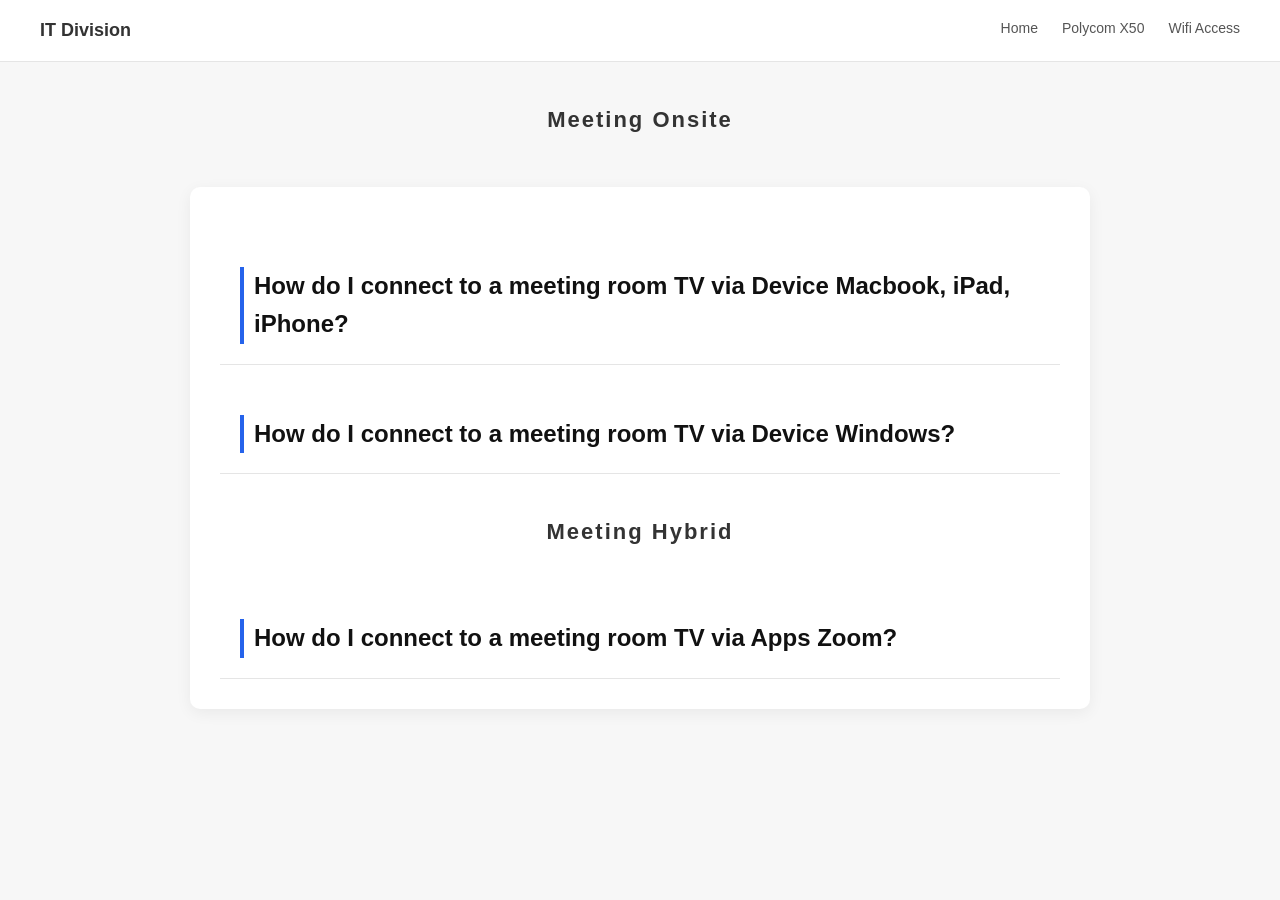
==== index.html @ 5d627ccd "Add files via upload" ====
<!DOCTYPE html>
<html lang="en">
<head>
<meta charset="UTF-8">
<meta name="viewport" content="width=device-width, initial-scale=1.0">
<title>TV Screens</title>

<link href="https://fonts.googleapis.com/css2?family=Inter:wght@400;600;700&display=swap" rel="stylesheet">

<link rel="stylesheet" href="style.css">

</head>

<body>

<!-- NAVBAR -->
<div class="navbar">
  <div class="logo">IT Division
  </div>
  <div class="menu">
     <a href="index.html">Home</a>
    <a href="polycom.html">Polycom X50</a>
    <a href="access_wifi.html">Wifi Access</a>
    
      </div>
</div>

<!-- HEADER -->
<div class="header">
  <h1>Meeting Onsite</h1>
</div>

<!-- CONTENT -->
<div class="container">

 <div class="article">
  <h2>
    <a href="panduan_Apple.html">
      How do I connect to a meeting room TV via Device Macbook, iPad, iPhone?
    </a>
  </h2>
</div>

 <div class="article">
  <h2>
    <a href="panduan_windows.html">
      How do I connect to a meeting room TV via Device Windows?
    </a>
  </h2>
</div>
<div class="header">
  <h1>Meeting Hybrid</h1>
</div>
  <div class="article">
  <h2>
    <a href="polycom.html">
      How do I connect to a meeting room TV via Apps Zoom?
    </a>
  </h2>
</div>

  

</div>

</body>
</html>
---- style.css ----
/* GLOBAL CSS - MODERN SIMPLE PROFESSIONAL */

:root {
  --primary: #2563eb;
  --text: #333;
  --subtext: #555;
  --border: #e5e5e5;
  --bg: #f7f7f7;
  --white: #ffffff;
}

.header {
  text-align: center;
  padding: 40px 20px 20px;
}

.header h1 {
  font-size: 22px;
  letter-spacing: 2px;
  text-align: center; /* pastikan ini ada */
}
/* RESET */
* {
  margin: 0;
  padding: 0;
  box-sizing: border-box;
  font-family: Arial, sans-serif;
}

body {
  background: var(--bg);
  color: var(--text);
  line-height: 1.6;
}
.article h2 a {
  color: #111;          /* ubah jadi hitam */
  text-decoration: none; /* hilangkan garis bawah */
}
.article {
  padding: 20px;
  border-bottom: 1px solid #e5e5e5;
  transition: 0.2s;
}

.article:hover {
  background: #f1f1f1;
  cursor: pointer;
}
.article h2 a:hover {
  color: #555; /* efek hover biar modern */
}
/* NAVBAR */
.navbar {
  display: flex;
  justify-content: space-between;
  align-items: center;
  padding: 16px 40px;
  background: var(--white);
  border-bottom: 1px solid var(--border);
}

.logo {
  font-size: 18px;
  font-weight: bold;
}

.menu {
  display: flex;
  gap: 24px;
}

.menu a {
  text-decoration: none;
  color: var(--subtext);
  font-size: 14px;
  padding-bottom: 4px;
  transition: 0.2s;
}

.menu a:hover {
  color: var(--primary);
}

.menu a.active {
  color: var(--primary);
  border-bottom: 2px solid var(--primary);
  font-weight: 600;
}

/* CONTAINER */
.container {
  max-width: 900px;
  margin: 30px auto;
  background: var(--white);
  padding: 30px;
  border-radius: 10px;
  box-shadow: 0 4px 16px rgba(0,0,0,0.06);
}

/* TEXT */
h1 {
  margin-top: 0;
}

h2 {
  margin-top: 30px;
  border-left: 4px solid var(--primary);
  padding-left: 10px;
}

p {
  margin-bottom: 16px;
}

/* LIST */
ul {
  padding-left: 20px;
}

li {
  margin-bottom: 10px;
}

/* STEP BOX */
.step {
  background: #f9fafb;
  padding: 16px;
  border-radius: 8px;
  margin-bottom: 15px;
  border: 1px solid var(--border);
}

/* IMAGE */
img {
  max-width: 100%;
  border-radius: 8px;
  margin-top: 10px;
}

/* FOOTER */
footer {
  text-align: center;
  padding: 20px;
  font-size: 14px;
  color: #888;
}

/* MOBILE */
@media (max-width: 768px) {
  .navbar {
    flex-direction: column;
    align-items: flex-start;
    gap: 10px;
  }
/* IMAGE GLOBAL */
.content img {
  width: 100%;
  max-width: 600px;   /* biar tidak terlalu besar */
  height: auto;
  display: block;
  margin: 16px 0;
  border-radius: 12px;
}

/* KHUSUS MOBILE DEVICE (iPhone/iPad image) */
.content img.small {
  max-width: 300px;
  margin: 16px auto; /* center */
}
.wrapper {
  display: flex;
  gap: 40px;
  max-width: 1100px;
  margin: auto;
  padding: 20px;
}

.content {
  flex: 3;
}

.sidebar {
  flex: 1;
}

/* MOBILE */
@media (max-width: 768px) {
  .wrapper {
    flex-direction: column;
  }
}
  .menu {
    flex-wrap: wrap;
    gap: 16px;
  }
.wrapper {
  display: flex;
  gap: 40px;
  max-width: 1100px;
  margin: auto;
  padding: 20px;
}

.content {
  flex: 3;
}

.sidebar {
  flex: 1;
}

/* MOBILE */
@media (max-width: 768px) {
  .wrapper {
    flex-direction: column;
  }
}
  .container {
    margin: 20px;
    padding: 20px;
  }
}
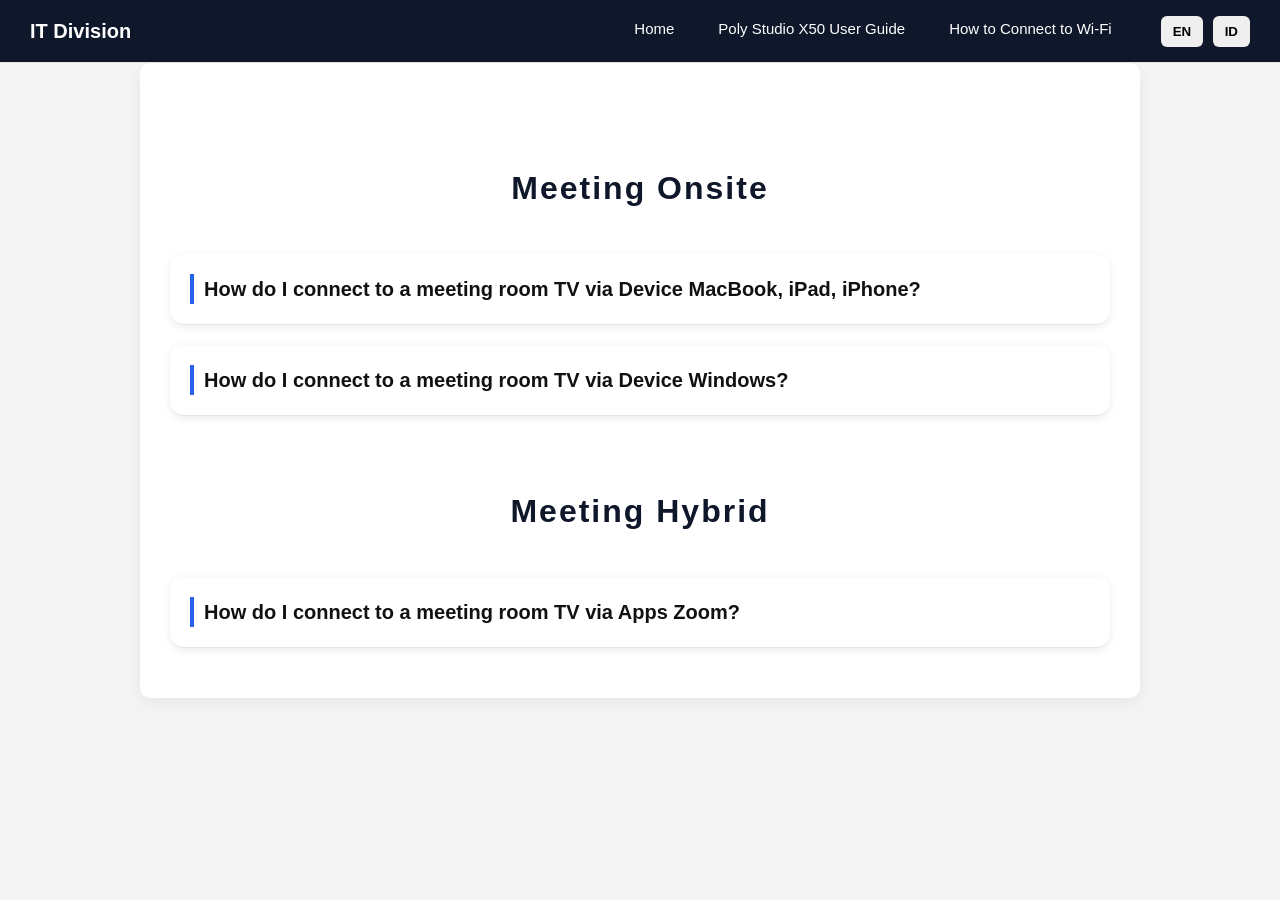
==== commit a0891546: "index.html" ====
--- a/index.html
+++ b/index.html
@@ -1,13 +1,133 @@
 <!DOCTYPE html>
 <html lang="en">
 <head>
+
 <meta charset="UTF-8">
 <meta name="viewport" content="width=device-width, initial-scale=1.0">
+
 <title>TV Screens</title>
 
 <link href="https://fonts.googleapis.com/css2?family=Inter:wght@400;600;700&display=swap" rel="stylesheet">
 
 <link rel="stylesheet" href="style.css">
+
+<style>
+
+body{
+  margin:0;
+  font-family:'Inter', sans-serif;
+  background:#f4f4f4;
+}
+
+.navbar{
+  background:#0f172a;
+  color:white;
+  padding:15px 30px;
+  display:flex;
+  justify-content:space-between;
+  align-items:center;
+  flex-wrap:wrap;
+}
+
+.logo{
+  font-weight:700;
+  font-size:20px;
+}
+
+.menu{
+  display:flex;
+  align-items:center;
+  flex-wrap:wrap;
+}
+
+.menu a{
+  color:white;
+  text-decoration:none;
+  margin-left:20px;
+  font-size:15px;
+}
+
+.container{
+  max-width:1000px;
+  margin:auto;
+  padding:30px;
+}
+
+.header{
+  margin-top:30px;
+  margin-bottom:20px;
+}
+
+.header h1{
+  color:#0f172a;
+  font-size:32px;
+}
+
+.article{
+  background:white;
+  padding:20px;
+  border-radius:14px;
+  margin-bottom:20px;
+  box-shadow:0 2px 8px rgba(0,0,0,0.08);
+  transition:0.2s;
+}
+
+.article:hover{
+  transform:translateY(-3px);
+}
+
+.article a{
+  text-decoration:none;
+  color:#111827;
+}
+
+.article h2{
+  margin:0;
+  font-size:20px;
+  line-height:1.5;
+}
+
+.lang-switch{
+  margin-left:20px;
+}
+
+.lang-switch button{
+  padding:8px 12px;
+  border:none;
+  border-radius:6px;
+  cursor:pointer;
+  margin-left:5px;
+  font-weight:600;
+}
+
+.lang-switch button:hover{
+  opacity:0.9;
+}
+
+@media(max-width:768px){
+
+  .navbar{
+    flex-direction:column;
+    align-items:flex-start;
+  }
+
+  .menu{
+    margin-top:15px;
+  }
+
+  .menu a{
+    margin-left:0;
+    margin-right:15px;
+    margin-bottom:10px;
+  }
+
+  .lang-switch{
+    margin-left:0;
+  }
+
+}
+
+</style>
 
 </head>
 
@@ -15,53 +135,138 @@
 
 <!-- NAVBAR -->
 <div class="navbar">
-  <div class="logo">IT Division
-  </div>
+
+  <div class="logo">
+    IT Division
+  </div>
+
   <div class="menu">
-     <a href="index.html">Home</a>
-    <a href="polycom.html">Polycom X50</a>
-    <a href="access_wifi.html">Wifi Access</a>
-    
-      </div>
-</div>
-
-<!-- HEADER -->
-<div class="header">
-  <h1>Meeting Onsite</h1>
+
+    <a href="index.html" id="navHome">
+      Home
+    </a>
+
+    <a href="polycom.html" id="navPolycom">
+      Poly Studio X50 User Guide
+    </a>
+
+    <a href="access_wifi.html" id="navWifi">
+      How to Connect to Wi-Fi
+    </a>
+
+    <span class="lang-switch">
+      <button onclick="setLanguage('en')">EN</button>
+      <button onclick="setLanguage('id')">ID</button>
+    </span>
+
+  </div>
+
 </div>
 
 <!-- CONTENT -->
 <div class="container">
 
- <div class="article">
-  <h2>
-    <a href="panduan_Apple.html">
-      How do I connect to a meeting room TV via Device Macbook, iPad, iPhone?
-    </a>
-  </h2>
+  <!-- ONSITE -->
+  <div class="header">
+    <h1 id="onsiteTitle">
+      Meeting Onsite
+    </h1>
+  </div>
+
+  <!-- ARTICLE 1 -->
+  <div class="article">
+    <h2>
+      <a href="panduan_Apple.html" id="article1">
+        How do I connect to a meeting room TV via Device MacBook, iPad, iPhone?
+      </a>
+    </h2>
+  </div>
+
+  <!-- ARTICLE 2 -->
+  <div class="article">
+    <h2>
+      <a href="panduan_windows.html" id="article2">
+        How do I connect to a meeting room TV via Device Windows?
+      </a>
+    </h2>
+  </div>
+
+  <!-- HYBRID -->
+  <div class="header">
+    <h1 id="hybridTitle">
+      Meeting Hybrid
+    </h1>
+  </div>
+
+  <!-- ARTICLE 3 -->
+  <div class="article">
+    <h2>
+      <a href="polycom.html" id="article3">
+        How do I connect to a meeting room TV via Apps Zoom?
+      </a>
+    </h2>
+  </div>
+
 </div>
 
- <div class="article">
-  <h2>
-    <a href="panduan_windows.html">
-      How do I connect to a meeting room TV via Device Windows?
-    </a>
-  </h2>
-</div>
-<div class="header">
-  <h1>Meeting Hybrid</h1>
-</div>
-  <div class="article">
-  <h2>
-    <a href="polycom.html">
-      How do I connect to a meeting room TV via Apps Zoom?
-    </a>
-  </h2>
-</div>
-
-  
-
-</div>
+<script>
+
+function setLanguage(lang){
+
+  const text = {
+
+    en: {
+
+      /* NAVBAR */
+      navHome: "Home",
+      navPolycom: "Poly Studio X50 User Guide",
+      navWifi: "How to Connect to Wi-Fi",
+
+      /* SECTION */
+      onsiteTitle: "Meeting Onsite",
+
+      article1:
+      "How do I connect to a meeting room TV via Device MacBook, iPad, iPhone?",
+
+      article2:
+      "How do I connect to a meeting room TV via Device Windows?",
+
+      hybridTitle: "Meeting Hybrid",
+
+      article3:
+      "How do I connect to a meeting room TV via Apps Zoom?"
+    },
+
+    id: {
+
+      /* NAVBAR */
+      navHome: "Beranda",
+      navPolycom: "Panduan Pengguna Poly Studio X50",
+      navWifi: "Cara Menghubungkan ke Wi-Fi",
+
+      /* SECTION */
+      onsiteTitle: "Meeting Onsite",
+
+      article1:
+      "Bagaimana cara menghubungkan perangkat MacBook, iPad, atau iPhone ke TV ruang meeting?",
+
+      article2:
+      "Bagaimana cara menghubungkan perangkat Windows ke TV ruang meeting?",
+
+      hybridTitle: "Meeting Hybrid",
+
+      article3:
+      "Bagaimana cara menghubungkan TV ruang meeting melalui aplikasi Zoom?"
+    }
+  };
+
+  for(const key in text[lang]){
+    document.getElementById(key).innerHTML = text[lang][key];
+  }
+
+}
+
+</script>
 
 </body>
-</html>+</html>
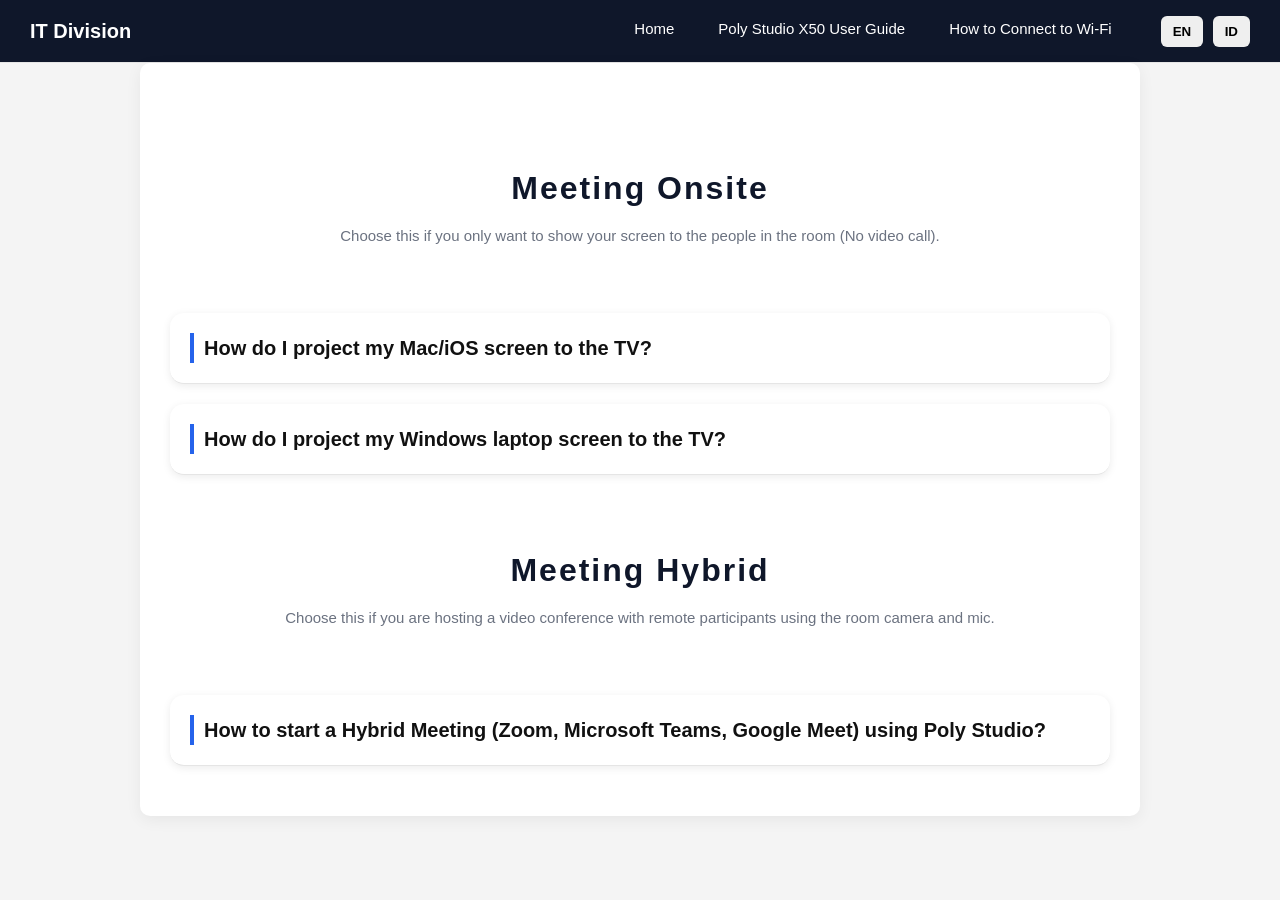
==== commit 2e6ef356: "Update index.html" ====
--- a/index.html
+++ b/index.html
@@ -5,7 +5,7 @@
 <meta charset="UTF-8">
 <meta name="viewport" content="width=device-width, initial-scale=1.0">
 
-<title>TV Screens</title>
+<title>Meeting Room Guide</title>
 
 <link href="https://fonts.googleapis.com/css2?family=Inter:wght@400;600;700&display=swap" rel="stylesheet">
 
@@ -61,6 +61,15 @@
 .header h1{
   color:#0f172a;
   font-size:32px;
+  margin-bottom:10px;
+}
+
+.section-desc{
+  color:#6b7280;
+  font-size:15px;
+  margin-top:0;
+  margin-bottom:25px;
+  line-height:1.6;
 }
 
 .article{
@@ -168,41 +177,50 @@
 
   <!-- ONSITE -->
   <div class="header">
+
     <h1 id="onsiteTitle">
       Meeting Onsite
     </h1>
-  </div>
-
-  <!-- ARTICLE 1 -->
+
+    <p class="section-desc" id="onsiteDesc">
+      Choose this if you only want to show your screen to the people in the room (No video call).
+    </p>
+
+  </div>
+
   <div class="article">
     <h2>
       <a href="panduan_Apple.html" id="article1">
-        How do I connect to a meeting room TV via Device MacBook, iPad, iPhone?
+        How do I project my Mac/iOS screen to the TV?
       </a>
     </h2>
   </div>
 
-  <!-- ARTICLE 2 -->
   <div class="article">
     <h2>
       <a href="panduan_windows.html" id="article2">
-        How do I connect to a meeting room TV via Device Windows?
+        How do I project my Windows laptop screen to the TV?
       </a>
     </h2>
   </div>
 
   <!-- HYBRID -->
   <div class="header">
+
     <h1 id="hybridTitle">
       Meeting Hybrid
     </h1>
-  </div>
-
-  <!-- ARTICLE 3 -->
+
+    <p class="section-desc" id="hybridDesc">
+      Choose this if you are hosting a video conference with remote participants using the room camera and mic.
+    </p>
+
+  </div>
+
   <div class="article">
     <h2>
       <a href="polycom.html" id="article3">
-        How do I connect to a meeting room TV via Apps Zoom?
+        How to start a Hybrid Meeting (Zoom, Microsoft Teams, Google Meet) using Poly Studio?
       </a>
     </h2>
   </div>
@@ -222,19 +240,26 @@
       navPolycom: "Poly Studio X50 User Guide",
       navWifi: "How to Connect to Wi-Fi",
 
-      /* SECTION */
+      /* ONSITE */
       onsiteTitle: "Meeting Onsite",
 
+      onsiteDesc:
+      "Choose this if you only want to show your screen to the people in the room (No video call).",
+
       article1:
-      "How do I connect to a meeting room TV via Device MacBook, iPad, iPhone?",
+      "How do I project my Mac/iOS screen to the TV?",
 
       article2:
-      "How do I connect to a meeting room TV via Device Windows?",
-
+      "How do I project my Windows laptop screen to the TV?",
+
+      /* HYBRID */
       hybridTitle: "Meeting Hybrid",
 
+      hybridDesc:
+      "Choose this if you are hosting a video conference with remote participants using the room camera and mic.",
+
       article3:
-      "How do I connect to a meeting room TV via Apps Zoom?"
+      "How do I connect to a Zoom meeting using Poly Studio X50?"
     },
 
     id: {
@@ -244,20 +269,28 @@
       navPolycom: "Panduan Pengguna Poly Studio X50",
       navWifi: "Cara Menghubungkan ke Wi-Fi",
 
-      /* SECTION */
+      /* ONSITE */
       onsiteTitle: "Meeting Onsite",
 
+      onsiteDesc:
+      "Pilih opsi ini jika Anda hanya ingin menampilkan layar kepada peserta yang berada di dalam ruangan (tanpa video conference).",
+
       article1:
-      "Bagaimana cara menghubungkan perangkat MacBook, iPad, atau iPhone ke TV ruang meeting?",
+      "Bagaimana cara menampilkan layar MacBook, iPad, atau iPhone ke TV?",
 
       article2:
-      "Bagaimana cara menghubungkan perangkat Windows ke TV ruang meeting?",
-
+      "Bagaimana cara menampilkan layar laptop Windows ke TV?",
+
+      /* HYBRID */
       hybridTitle: "Meeting Hybrid",
 
+      hybridDesc:
+      "Pilih opsi ini jika Anda ingin mengadakan video conference dengan peserta yang berada di lokasi lain menggunakan kamera dan mikrofon yang tersedia di ruang meeting.",
+
       article3:
-      "Bagaimana cara menghubungkan TV ruang meeting melalui aplikasi Zoom?"
+      "Bagaimana cara bergabung ke meeting Zoom menggunakan Poly Studio X50?"
     }
+
   };
 
   for(const key in text[lang]){
